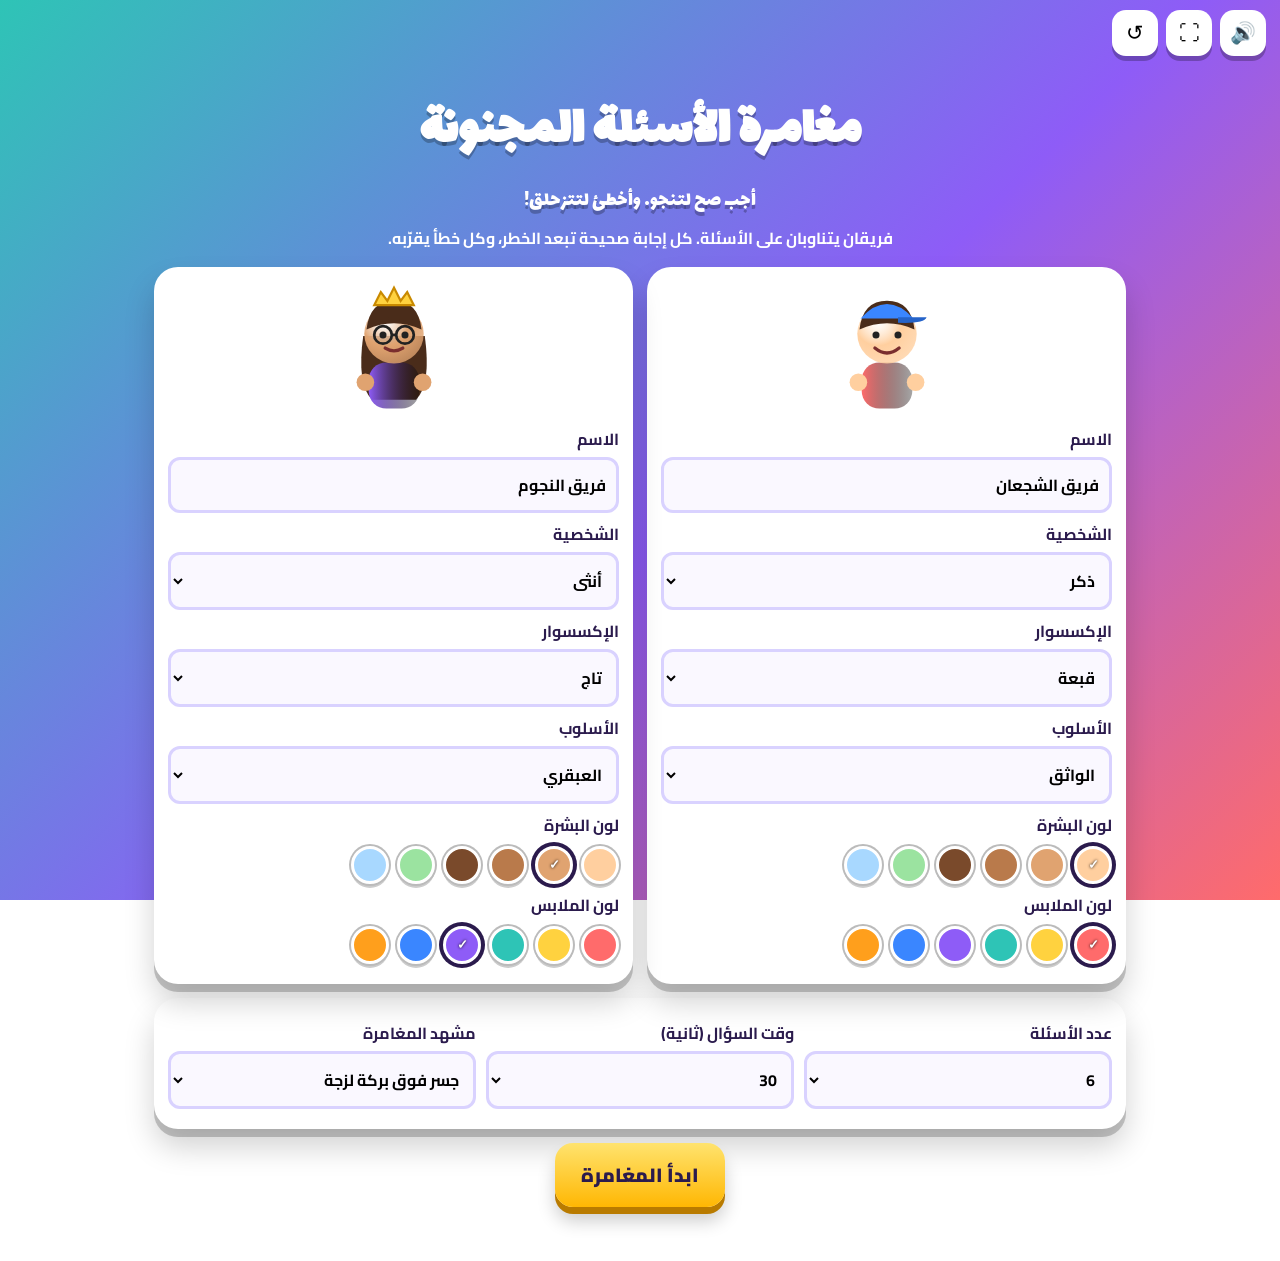
==== index.html @ 15536a2f "Add files via upload" ====
<!DOCTYPE html>
<html lang="ar" dir="rtl">
<head>
<meta charset="utf-8">
<meta name="viewport" content="width=device-width, initial-scale=1">
<title>مغامرة الأسئلة</title>
<link rel="preconnect" href="https://fonts.googleapis.com">
<link href="https://fonts.googleapis.com/css2?family=Cairo:wght@500;700;900&family=Lalezar&display=swap" rel="stylesheet">
<link rel="stylesheet" href="style.css">
</head>
<body>
<header class="bar">
  <button id="bSound" class="mini" aria-label="الصوت">🔊</button>
  <button id="bFull" class="mini" aria-label="ملء الشاشة">⛶</button>
  <button id="bReset" class="mini" aria-label="إعادة اللعبة">↺</button>
</header>
<main>
<section id="s-start" class="screen">
  <h1 id="title"></h1><h2 id="subtitle"></h2><p id="desc"></p>
  <div id="setup" class="duo"></div>
  <div class="card opts">
    <label>عدد الأسئلة <select id="oCount"></select></label>
    <label>وقت السؤال (ثانية) <select id="oTime"></select></label>
    <label>مشهد المغامرة <select id="oScene"></select></label>
  </div>
  <button id="bStart" class="big">ابدأ المغامرة</button>
</section>

<section id="s-play" class="screen" hidden>
  <div class="duo" id="arena"></div>
  <div class="card q">
    <div class="row"><b id="qTurn"></b><span id="qCat" class="tag"></span><span id="qPts" class="tag"></span><span id="qTime" class="timer" role="timer">0</span></div>
    <p id="qText"></p>
    <div id="qAns" class="ans" hidden></div>
    <p id="qMsg" class="msg" aria-live="polite"></p>
    <div class="row" id="judge">
      <button id="bOk" class="big ok">✔ إجابة صحيحة</button>
      <button id="bNo" class="big no">✖ إجابة خاطئة</button>
    </div>
    <button id="bNext" class="big" hidden>التالي</button>
  </div>
</section>

<section id="s-end" class="screen" hidden>
  <h1 id="endTitle"></h1>
  <div class="duo" id="endArena"></div>
  <p id="endScore" class="msg"></p>
  <div class="row">
    <button id="bSkip" class="big alt">تخطي المشهد</button>
    <button id="bAgain" class="big">إعادة اللعب</button>
    <button id="bNew" class="big alt">لعبة جديدة</button>
  </div>
</section>
</main>
<div id="confetti" aria-hidden="true"></div>
<script src="config.js"></script>
<script src="game.js"></script>
</body>
</html>
---- style.css ----
:root{--bg:#6a5cf7;--card:#fff;--ink:#2b1b4d;--accent:#ffd23f;--ok:#12b76a;--no:#f04438}
*{box-sizing:border-box}
body{margin:0;min-height:100vh;font-family:Cairo,Tahoma,sans-serif;color:var(--ink);background:var(--bg) fixed}
h1,h2{font-family:Lalezar,Cairo,sans-serif;margin:.2em 0;text-align:center;color:#fff;text-shadow:0 4px 0 rgba(0,0,0,.25)}
h1{font-size:clamp(2rem,6vw,3.4rem)}h2{font-size:1.3rem;font-weight:400}
p{margin:.4em 0}#desc{text-align:center;color:#fff;font-weight:700}
main{max-width:1000px;margin:auto;padding:12px 14px 40px}
.bar{display:flex;gap:8px;justify-content:flex-start;padding:10px 14px}
.mini{width:46px;height:46px;border:0;border-radius:14px;font-size:1.3rem;cursor:pointer;background:#fff;box-shadow:0 5px 0 rgba(0,0,0,.25)}
.screen[hidden],[hidden]{display:none!important}
.duo{display:grid;grid-template-columns:1fr 1fr;gap:14px;margin:14px 0}
@media(max-width:640px){.duo{grid-template-columns:1fr}}
.card{background:var(--card);border-radius:24px;padding:14px;box-shadow:0 8px 0 rgba(0,0,0,.2),0 18px 30px rgba(0,0,0,.18)}
.card label{display:flex;flex-direction:column;gap:3px;font-weight:700;margin:6px 0}
input,select{font:inherit;padding:10px;border-radius:12px;border:3px solid #d9d2ff;background:#faf8ff}
input:focus-visible,select:focus-visible,button:focus-visible{outline:4px solid var(--accent);outline-offset:2px}
.opts{display:grid;grid-template-columns:repeat(auto-fit,minmax(180px,1fr));gap:10px}
.pv svg{width:110px;display:block;margin:0 auto}
.sw{display:flex;gap:8px;flex-wrap:wrap;margin:6px 0}
.sw button{width:38px;height:38px;border-radius:50%;border:3px solid #fff;box-shadow:0 0 0 2px #bbb,0 4px 0 rgba(0,0,0,.2);cursor:pointer}
.sw button[aria-pressed=true]{box-shadow:0 0 0 4px var(--ink)}
.sw button[aria-pressed=true]::after{content:"✓";color:#fff;font-weight:900;text-shadow:0 0 3px #000}
.big{font:900 1.2rem Cairo,sans-serif;padding:14px 26px;border:0;border-radius:18px;color:var(--ink);background:linear-gradient(#ffe36e,#ffb703);box-shadow:0 7px 0 #b97b00,0 14px 18px rgba(0,0,0,.2);cursor:pointer;display:block;margin:14px auto;transition:transform .12s,box-shadow .12s}
.big:active{transform:translateY(5px);box-shadow:0 2px 0 #b97b00}
.big.ok{background:linear-gradient(#5be39a,var(--ok));box-shadow:0 7px 0 #0a7a47;color:#fff}
.big.no{background:linear-gradient(#ff8a80,var(--no));box-shadow:0 7px 0 #a8271d;color:#fff}
.big.alt{background:linear-gradient(#fff,#d9d2ff);box-shadow:0 7px 0 #8b7fd0}
.row{display:flex;gap:10px;align-items:center;justify-content:center;flex-wrap:wrap}
.tag{background:#efeaff;border-radius:99px;padding:3px 12px;font-weight:700}
.timer{font:2rem Lalezar,sans-serif;min-width:56px;text-align:center;background:var(--ink);color:var(--accent);border-radius:14px;padding:0 10px}
.timer.low{background:var(--no);color:#fff}
#qText{font-size:clamp(1.3rem,3.5vw,1.9rem);font-weight:900;text-align:center;margin:12px 0}
.ans{background:#e8fff3;border:3px dashed var(--ok);border-radius:16px;padding:10px;text-align:center;font-weight:700}
.msg{text-align:center;font-weight:900;min-height:1.6em;color:var(--ink)}#endScore{color:#fff;font-size:1.3rem}
.pl{padding-bottom:10px}.pl.on{outline:6px solid var(--accent);outline-offset:3px}
.pl .head{display:flex;justify-content:space-between;font-weight:900;font-size:1.1rem}
.meter{height:18px;background:#e7e2ff;border-radius:99px;overflow:hidden;margin:6px 0;border:2px solid var(--ink)}
.meter i{display:block;height:100%;background:repeating-linear-gradient(45deg,var(--ok) 0 10px,#5be39a 10px 20px);transition:width .8s}
.st{font-weight:700;text-align:center}
.stage{--d:.5;position:relative;height:210px;overflow:hidden;border-radius:20px;direction:ltr;background:linear-gradient(#8fe3ff,#e9fbff 70%);box-shadow:inset 0 -10px 20px rgba(0,0,0,.12)}
.char{position:absolute;left:calc(50% - 45px);bottom:36px;width:90px;transition:transform .8s;transform:rotate(calc(var(--d)*-7deg));animation:bob 2s ease-in-out infinite;filter:drop-shadow(0 8px 4px rgba(0,0,0,.25))}
.char svg{width:100%;display:block}
.stage.hi .char{animation:shake .35s infinite}
.ground{position:absolute;bottom:0;left:0;right:0;height:38px;background:linear-gradient(#ffd98a,#d49a3a);border-top:5px solid #b97b00}
.slime,.hazard,.shield{display:none;position:absolute}
.scene-slime .ground{bottom:44px;height:14px;left:12%;right:12%;border-radius:8px;border:0;background:repeating-linear-gradient(90deg,#c98a3d 0 24px,#a86f2d 24px 28px)}
.scene-slime .char{bottom:58px}
.scene-slime .slime{display:block;left:0;right:0;bottom:0;height:calc(34px + var(--d)*60px);background:linear-gradient(#b6f23c,#5fa800);border-radius:40% 40% 0 0/14px 14px 0 0;transition:height .8s;box-shadow:0 -6px 12px rgba(120,200,0,.5)}
.scene-rock .hazard,.scene-snake .hazard{display:block;font-size:56px;bottom:34px;right:calc(-18% + var(--d)*48%);transition:right .8s;line-height:1;animation:bob 1.2s infinite}
.shield{inset:20px calc(50% - 60px) 30px;border-radius:50%;background:radial-gradient(rgba(255,255,255,.1),rgba(255,230,100,.55));box-shadow:0 0 30px 8px #ffe36e;opacity:0;transition:opacity .6s}
.stage.safe .shield{display:block;opacity:1}
.stage.win .char{animation:jump .7s infinite;transform:none}
.stage.lose .char{transform:translateY(38px) rotate(25deg);animation:none}
.stage.lose::after{content:"🛏️🛏️🛏️";position:absolute;bottom:4px;left:0;right:0;text-align:center;font-size:2.4rem}
.stage.win::before{content:"✨";position:absolute;top:8px;left:12%;font-size:2.4rem}
.stage.win .ground{background:linear-gradient(#fff3a8,#ffd23f);box-shadow:0 0 25px #fff3a8}
#confetti{position:fixed;inset:0;pointer-events:none;overflow:hidden}
#confetti i{position:absolute;top:-20px;width:10px;height:16px;animation:fall linear forwards}
@keyframes bob{50%{translate:0 -5px}}
@keyframes shake{25%{translate:-3px 0}75%{translate:3px 0}}
@keyframes jump{50%{translate:0 -22px}}
@keyframes fall{to{transform:translateY(110vh) rotate(720deg)}}
@media(prefers-reduced-motion:reduce),.still{}
@media(prefers-reduced-motion:reduce){*{animation:none!important;transition:none!important}#confetti{display:none}}
body.still *{animation:none!important}body.still #confetti{display:none}
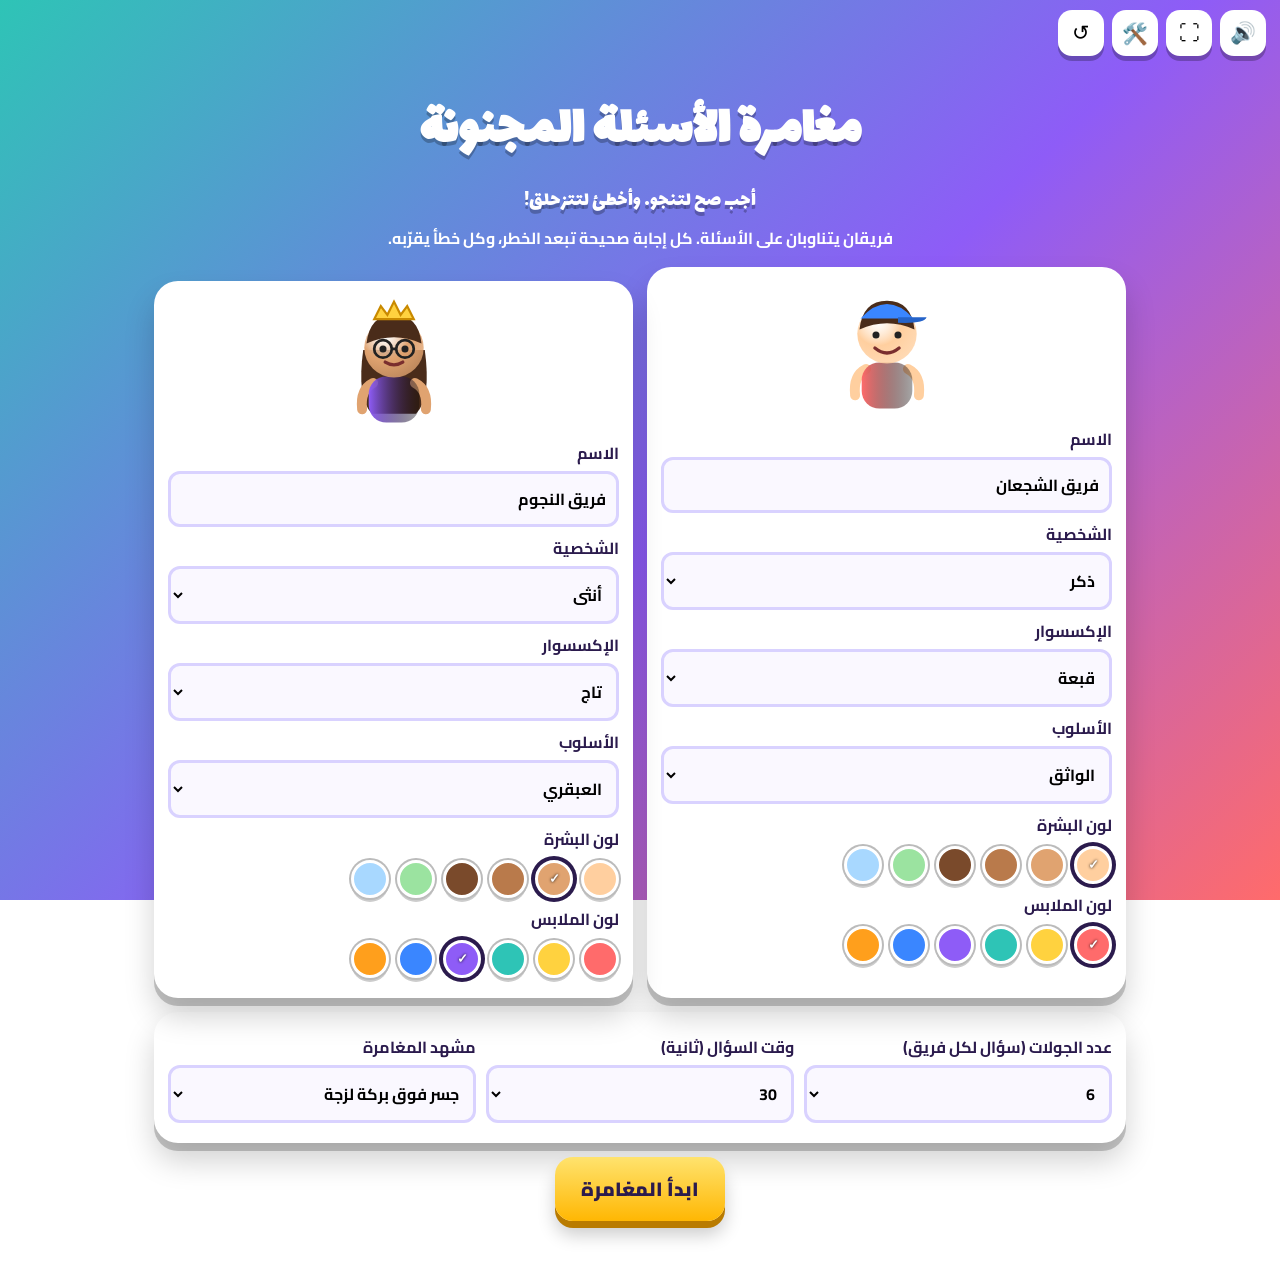
==== commit 2f612c43: "Add files via upload" ====
--- a/index.html
+++ b/index.html
@@ -12,6 +12,7 @@
 <header class="bar">
   <button id="bSound" class="mini" aria-label="الصوت">🔊</button>
   <button id="bFull" class="mini" aria-label="ملء الشاشة">⛶</button>
+  <a class="mini" href="builder.html" aria-label="محرّر اللعبة" style="text-decoration:none;display:grid;place-items:center">🛠️</a>
   <button id="bReset" class="mini" aria-label="إعادة اللعبة">↺</button>
 </header>
 <main>
@@ -19,7 +20,7 @@
   <h1 id="title"></h1><h2 id="subtitle"></h2><p id="desc"></p>
   <div id="setup" class="duo"></div>
   <div class="card opts">
-    <label>عدد الأسئلة <select id="oCount"></select></label>
+    <label>عدد الجولات (سؤال لكل فريق) <select id="oCount"></select></label>
     <label>وقت السؤال (ثانية) <select id="oTime"></select></label>
     <label>مشهد المغامرة <select id="oScene"></select></label>
   </div>
@@ -31,6 +32,8 @@
   <div class="card q">
     <div class="row"><b id="qTurn"></b><span id="qCat" class="tag"></span><span id="qPts" class="tag"></span><span id="qTime" class="timer" role="timer">0</span></div>
     <p id="qText"></p>
+    <div id="qOpts" class="opts4"></div>
+    <div id="jk" class="row"></div>
     <div id="qAns" class="ans" hidden></div>
     <p id="qMsg" class="msg" aria-live="polite"></p>
     <div class="row" id="judge">
@@ -54,6 +57,7 @@
 </main>
 <div id="confetti" aria-hidden="true"></div>
 <script src="config.js"></script>
+<script src="store.js"></script>
 <script src="game.js"></script>
 </body>
 </html>
--- a/style.css
+++ b/style.css
@@ -63,3 +63,48 @@
 @media(prefers-reduced-motion:reduce),.still{}
 @media(prefers-reduced-motion:reduce){*{animation:none!important;transition:none!important}#confetti{display:none}}
 body.still *{animation:none!important}body.still #confetti{display:none}
+/* ===== أسئلة وجواكر ===== */
+.opts4{display:grid;grid-template-columns:1fr 1fr;gap:10px}
+@media(max-width:520px){.opts4{grid-template-columns:1fr}}
+.opt{font:700 1.15rem Cairo,sans-serif;padding:14px;border-radius:16px;border:3px solid var(--ink);background:#fff;color:var(--ink);cursor:pointer;box-shadow:0 5px 0 rgba(0,0,0,.25)}
+.opt:active:not(:disabled){transform:translateY(4px);box-shadow:0 1px 0 rgba(0,0,0,.25)}
+.opt:disabled{opacity:.6;cursor:default}.opt.right{background:#c9f7de;opacity:1}.opt.bad{background:#ffd9d6;text-decoration:line-through}
+.jkb{font:700 1rem Cairo,sans-serif;padding:8px 14px;border-radius:99px;border:0;background:linear-gradient(#ffe36e,#ffb703);box-shadow:0 4px 0 #b97b00;cursor:pointer;color:var(--ink)}
+.jkb:disabled{opacity:.4;cursor:default}
+/* ===== مشهد أكثر واقعية ===== */
+.stage{perspective:600px}
+.arm{transform-box:fill-box;transform-origin:50% 0}
+.bridge,.wow,.flash,.ringb{display:none;position:absolute}
+.scene-slime .ground{display:none}
+.scene-slime .bridge{display:block;bottom:44px;left:8%;right:8%;height:16px;border-radius:6px;background:repeating-linear-gradient(90deg,#c98a3d 0 24px,#6b4318 24px 27px);box-shadow:0 6px 0 #5a3812;transform:rotate(calc(var(--d)*-3deg));transform-origin:15% 50%;transition:transform .8s}
+.scene-slime .bridge::before{content:"";position:absolute;left:0;right:0;top:-34px;height:4px;background:#6b4318;box-shadow:0 34px 0 -1px #6b4318}
+.slime b{position:absolute;top:-6px;width:14px;height:14px;border-radius:50%;background:#d7ff7a;animation:bub 1.6s infinite}
+.slime b:nth-child(1){left:15%}.slime b:nth-child(2){left:50%;animation-delay:.5s}.slime b:nth-child(3){left:80%;animation-delay:1s}
+.flash{inset:0;background:radial-gradient(transparent 35%,rgba(255,0,0,.6));pointer-events:none}
+.wow{top:10px;left:calc(50% + 24px);font-size:2.2rem}
+.ringb{bottom:34px;left:calc(50% - 32px);font-size:64px;line-height:1;z-index:3}
+.stage.ring .ringb{display:block;animation:bob 2s infinite}.stage.ring .char{bottom:30px;z-index:2}
+.stage.alarm{animation:quake .1s infinite}
+.stage.alarm .flash{display:block;animation:blink .35s infinite}.stage.alarm .wow{display:block;animation:bob .3s infinite}
+.stage.alarm .char{animation:flail .22s infinite;transform-origin:50% 100%}
+.stage.alarm .arm.l{animation:armL .18s infinite}.stage.alarm .arm.r{animation:armR .18s infinite}
+.stage.alarm .bridge{animation:creak .2s infinite}
+.stage.alarm .slime{height:calc(62px + var(--d)*60px)}
+.stage.alarm .hazard{right:calc(-8% + var(--d)*48%)}
+.stage.fall .char{transition:transform 1s cubic-bezier(.6,0,1,.7),opacity .4s .6s;transform:translateY(140px) rotate(220deg);opacity:0;animation:none}
+.stage.fall .slime{height:calc(100px + var(--d)*40px)}
+@keyframes quake{25%{transform:translate(-2px,1px)}75%{transform:translate(2px,-1px)}}
+@keyframes blink{50%{opacity:.25}}
+@keyframes flail{0%,100%{transform:rotate(-20deg) translateX(-8px)}50%{transform:rotate(16deg) translateX(10px)}}
+@keyframes armL{0%,100%{transform:rotate(-80deg)}50%{transform:rotate(25deg)}}
+@keyframes armR{0%,100%{transform:rotate(80deg)}50%{transform:rotate(-25deg)}}
+@keyframes creak{50%{transform:rotate(calc(var(--d)*-3deg + 8deg))}}
+@keyframes bub{50%{translate:0 -10px;opacity:.5}}
+/* ===== المحرّر ===== */
+.card h2,details summary{color:var(--ink);text-shadow:none;font-family:Lalezar,Cairo,sans-serif;font-size:1.5rem;text-align:start;cursor:pointer}
+.fg{display:grid;grid-template-columns:repeat(auto-fit,minmax(220px,1fr));gap:8px;margin-top:8px}
+textarea{font:inherit;padding:10px;border-radius:12px;border:3px solid #d9d2ff;background:#faf8ff;width:100%}
+input[type=color]{height:44px;padding:2px;width:100%}input[type=checkbox]{width:28px;height:28px}
+.qc{border:3px solid #e7e2ff;border-radius:16px;padding:10px;margin:10px 0;display:grid;gap:8px}
+.qc .row input:not([type]),.qc .row input[type=text]{flex:1;min-width:120px}
+.card+.card,details.card{margin-top:14px}
